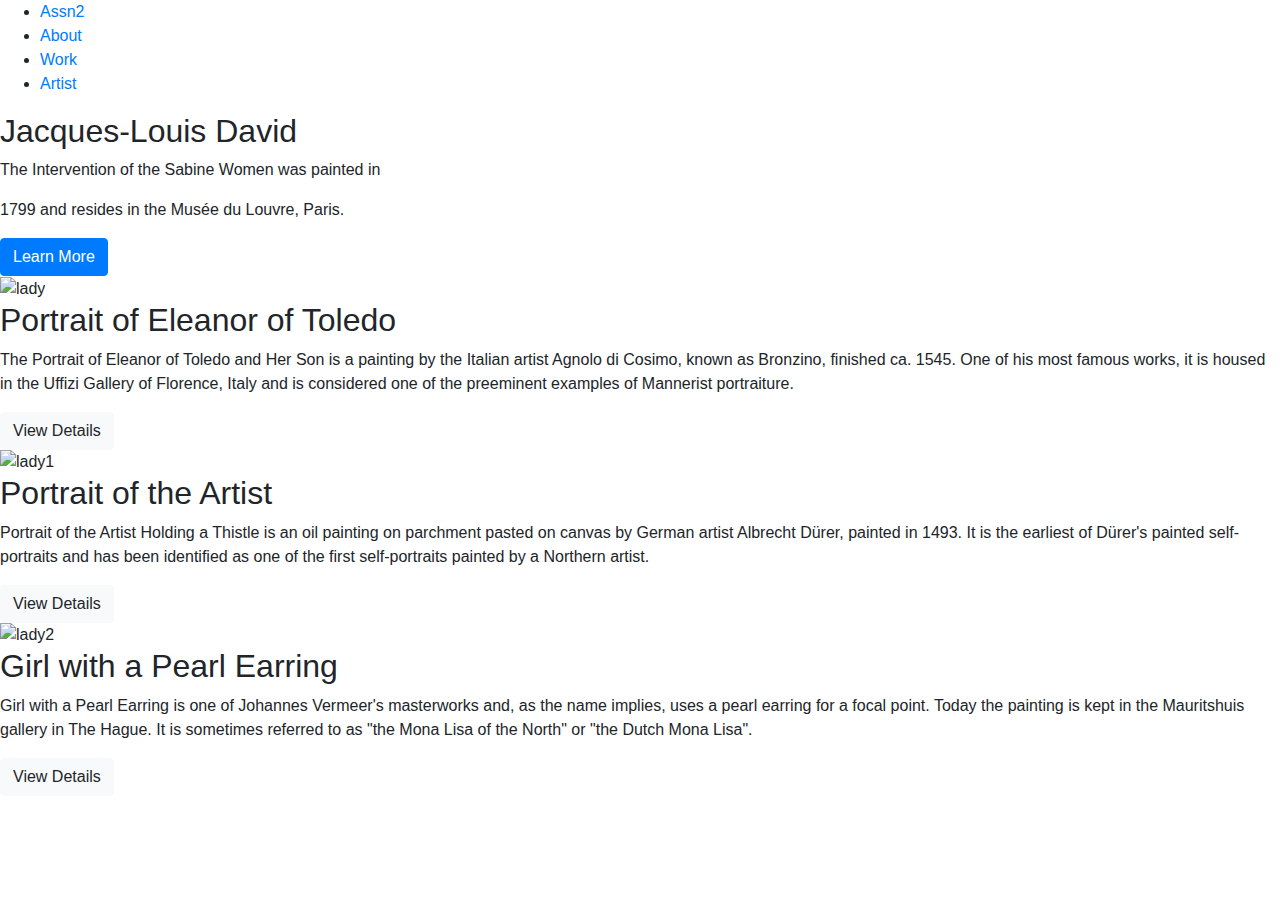
==== start/index.html @ 1aaa422a "Merge pull request #1 from dgarcia6043/assn_start" ====
<!DOCTYPE html>
<html>

<head>
  <title>Art Sales</title>
  <link rel="stylesheet" href="styles.css">
  <link rel="stylesheet" href="bootstrap-4.4.1-dist/css/bootstrap.min.css">
</head>

<body>
  <div id="home-container">
    <div class="r1">
      <div class="r1-inner">
        <nav class="home-main-nav">
          <ul>
            <li class="cursive">
              <a href="#">Assn2</a>
            </li>
            <li>
              <a href="#">About</a>
            </li>
            <li>
              <a href="#">Work</a>
            </li>
            <li>
              <a href="#">Artist</a>
            </li>
          </ul>
        </nav>
        <div class="gallery-description">
          <h2 class="cursive">Jacques-Louis David</h2>
          <p>The Intervention of the Sabine Women was painted in</p>
          <p>1799 and resides in the Musée du Louvre, Paris.</p>
          <button class="btn btn-primary">Learn More</button>
        </div>
      </div>
    </div>
    <div class="r2">
      <div>
        <img class="circle" src="img/thumbs/120010.jpg" alt="lady">
        <h2>Portrait of Eleanor of Toledo</h2>
        <p class="left-align">The Portrait of Eleanor of Toledo and Her Son is a painting by the Italian artist Agnolo
          di Cosimo, known as Bronzino, finished ca. 1545. One of his most famous works, it is housed in the Uffizi
          Gallery of Florence, Italy and is considered one of the preeminent examples of Mannerist portraiture.</p>
        <button class="btn btn-light">View Details</button>
      </div>
      <div>
        <img class="circle" src="img/thumbs/116010.jpg" alt="lady1">
        <h2>Portrait of the Artist</h2>
        <p class="left-align">Portrait of the Artist Holding a Thistle is an oil painting on parchment pasted on canvas
          by German artist Albrecht Dürer, painted in 1493. It is the earliest of Dürer's painted self-portraits and has
          been identified as one of the first self-portraits painted by a Northern artist.</p>
        <button class="btn btn-light">View Details</button>
      </div>
      <div>
        <img class="circle" src="img/thumbs/106020.jpg" alt="lady2">
        <h2>Girl with a Pearl Earring</h2>
        <p class="left-align">Girl with a Pearl Earring is one of Johannes Vermeer's masterworks and, as the name
          implies, uses a pearl earring for a focal point. Today the painting is kept in the Mauritshuis gallery in The
          Hague. It is sometimes referred to as "the Mona Lisa of the North" or "the Dutch Mona Lisa".</p>
        <button class="btn btn-light">View Details</button>
      </div>
    </div>
  </div>
  <!-- external scripts -->
  <script type="javascript" src="js/jquery-3.4.1.min.js"></script>
  <script type="javascript" src="bootstrap-4.4.1-dist/js/bootstrap.min.js"></script>
</body>

</html>
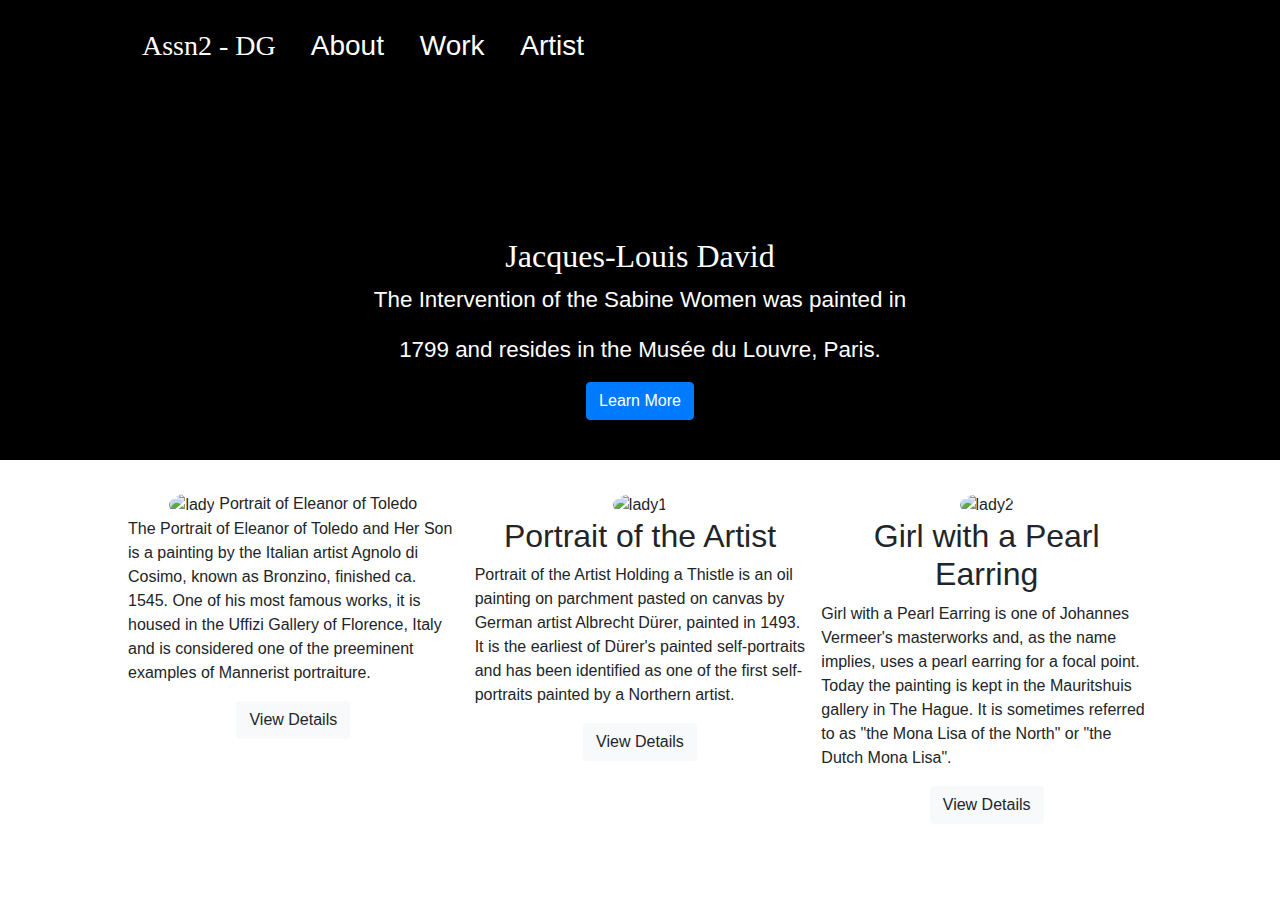
==== commit 18a49838: "finish about page" ====
--- a/start/index.html
+++ b/start/index.html
@@ -2,7 +2,7 @@
 <html>
 
 <head>
-  <title>Art Sales</title>
+  <title>Assignment 2 - DG</title>
   <link rel="stylesheet" href="styles.css">
   <link rel="stylesheet" href="bootstrap-4.4.1-dist/css/bootstrap.min.css">
 </head>
@@ -14,10 +14,10 @@
         <nav class="home-main-nav">
           <ul>
             <li class="cursive">
-              <a href="#">Assn2</a>
+              <a href="#">Assn2 - DG</a>
             </li>
             <li>
-              <a href="#">About</a>
+              <a href="about/about.html">About</a>
             </li>
             <li>
               <a href="#">Work</a>
@@ -28,9 +28,9 @@
           </ul>
         </nav>
         <div class="gallery-description">
-          <h2 class="cursive">Jacques-Louis David</h2>
-          <p>The Intervention of the Sabine Women was painted in</p>
-          <p>1799 and resides in the Musée du Louvre, Paris.</p>
+          <h2 class="cursive drop-shadow">Jacques-Louis David</h2>
+          <p class="drop-shadow">The Intervention of the Sabine Women was painted in</p>
+          <p class="drop-shadow">1799 and resides in the Musée du Louvre, Paris.</p>
           <button class="btn btn-primary">Learn More</button>
         </div>
       </div>
@@ -38,7 +38,7 @@
     <div class="r2">
       <div>
         <img class="circle" src="img/thumbs/120010.jpg" alt="lady">
-        <h2>Portrait of Eleanor of Toledo</h2>
+        <h2">Portrait of Eleanor of Toledo</h2>
         <p class="left-align">The Portrait of Eleanor of Toledo and Her Son is a painting by the Italian artist Agnolo
           di Cosimo, known as Bronzino, finished ca. 1545. One of his most famous works, it is housed in the Uffizi
           Gallery of Florence, Italy and is considered one of the preeminent examples of Mannerist portraiture.</p>
@@ -63,8 +63,8 @@
     </div>
   </div>
   <!-- external scripts -->
-  <script type="javascript" src="js/jquery-3.4.1.min.js"></script>
-  <script type="javascript" src="bootstrap-4.4.1-dist/js/bootstrap.min.js"></script>
+  <script type="text/javascript" src="js/jquery-3.4.1.min.js"></script>
+  <script type="text/javascript" src="bootstrap-4.4.1-dist/js/bootstrap.min.js"></script>
 </body>
 
 </html>--- a/start/styles.css
+++ b/start/styles.css
@@ -0,0 +1,94 @@
+* {
+    margin:0px;
+    padding: 0px;
+  
+  }
+  
+  html, body {
+    height: 100vh;
+    width: 100vw;
+  }
+  
+  /* home page css */
+  .cursive {
+    font-family: 'Cookie', cursive;
+  }
+  .circle {
+    border-radius: 50%;
+  }
+  .drop-shadow {
+    text-shadow: 1px 2px 3px #000;
+  }
+  #home-container {
+    height: 100%;
+    display: grid;
+    grid-template-rows: 1fr 1fr;
+  }
+  
+  .r1 {
+    background-color: black;
+    background-image: url('img/david.jpg');
+    background-repeat: no-repeat;
+    background-size: cover;
+    background-position: 50%;
+  }
+  
+  .r1-inner {
+    width: 80%;
+    height: 100%;
+    margin: 0px auto;  
+  }
+  .home-main-nav {
+    padding-top: 25px;
+  }
+  .home-main-nav > ul {
+    list-style-type: none;
+  }
+  .home-main-nav > ul > li {
+    display: inline;
+    font-size: 1.75em;
+    
+  }
+  .home-main-nav > ul > li > a {
+    color: #FFF;
+    text-decoration: none;
+    padding: 15px .5em;
+    text-shadow:2px 2px 3px #000;
+  }
+  .home-main-nav > ul > li:first-child {
+    font-family: 'Cookie', cursive;
+  }
+  .home-main-nav > ul > li:first-child a:hover  {
+    background-color: transparent;
+    color: #428bca;
+  }
+  .home-main-nav > ul > li > a:hover {
+    background-color: #FFF;
+    color: red;
+  }
+  .gallery-description {
+    padding-top: 15%;
+    padding-bottom: 40px;
+    text-align: center;
+    color: #FFF;
+    font-size: 1.4em;
+  }
+  
+  .r2 {
+    display: grid;
+    padding:2em 0ex;
+    grid-template-columns: 1fr 1fr 1fr;
+    grid-column-gap: 1em;
+    justify-items: center;
+    width: 80%;
+    margin: 0px auto;
+    height: 100%;
+  }
+  .r2 > div {
+    text-align: center;
+  }
+  .left-align {
+    text-align: left;
+  }
+  /* end home page css */
+  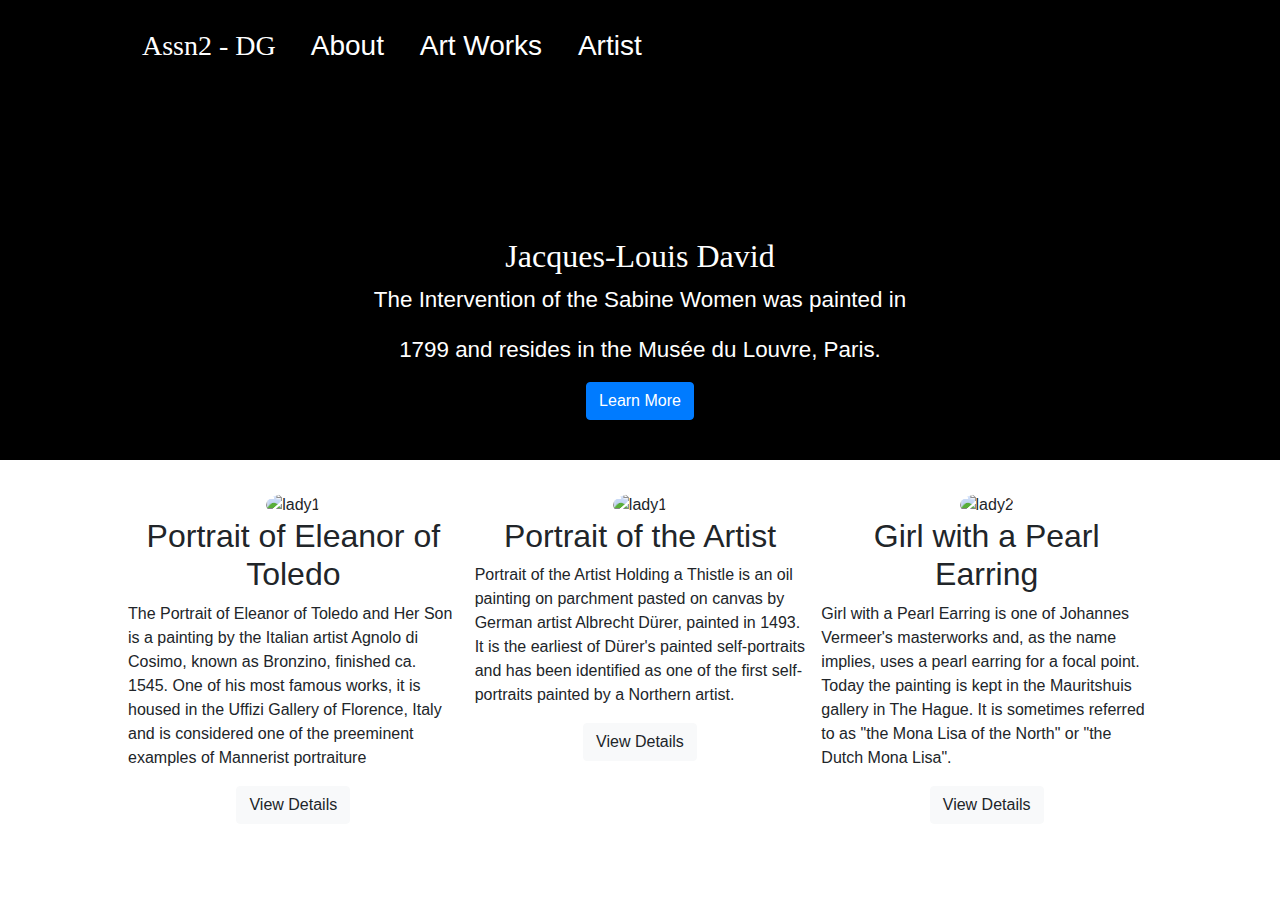
==== commit 5cf6937a: "finish artworks page, fix css issues" ====
--- a/start/index.html
+++ b/start/index.html
@@ -20,7 +20,7 @@
               <a href="about/about.html">About</a>
             </li>
             <li>
-              <a href="#">Work</a>
+              <a href="art-works/art-works.html">Art Works</a>
             </li>
             <li>
               <a href="#">Artist</a>
@@ -37,11 +37,11 @@
     </div>
     <div class="r2">
       <div>
-        <img class="circle" src="img/thumbs/120010.jpg" alt="lady">
-        <h2">Portrait of Eleanor of Toledo</h2>
+        <img class="circle" src="img/thumbs/120010.jpg" alt="lady1">
+        <h2>Portrait of Eleanor of Toledo</h2>
         <p class="left-align">The Portrait of Eleanor of Toledo and Her Son is a painting by the Italian artist Agnolo
           di Cosimo, known as Bronzino, finished ca. 1545. One of his most famous works, it is housed in the Uffizi
-          Gallery of Florence, Italy and is considered one of the preeminent examples of Mannerist portraiture.</p>
+          Gallery of Florence, Italy and is considered one of the preeminent examples of Mannerist portraiture</p>
         <button class="btn btn-light">View Details</button>
       </div>
       <div>
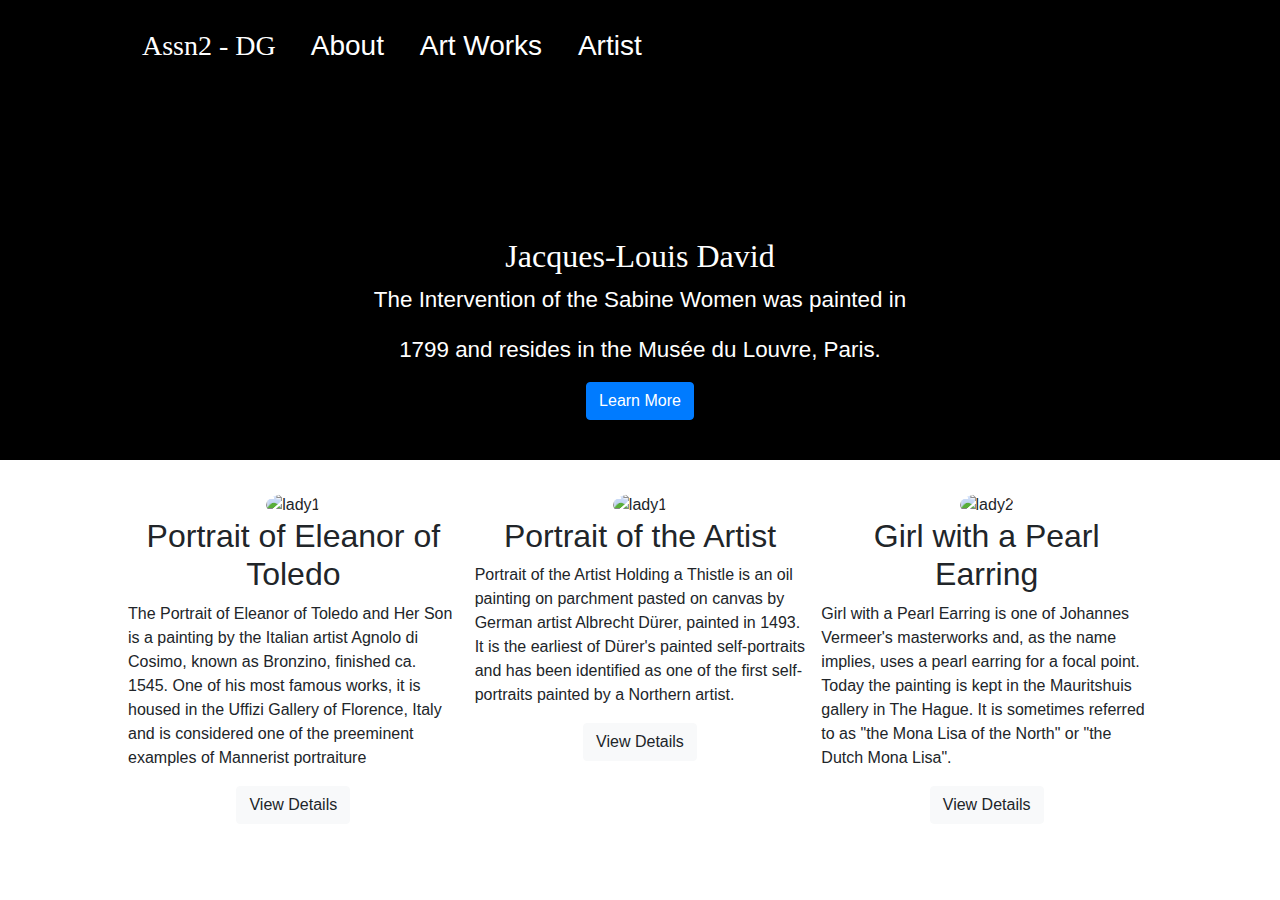
==== commit 39653c09: "finish artist page" ====
--- a/start/index.html
+++ b/start/index.html
@@ -14,7 +14,7 @@
         <nav class="home-main-nav">
           <ul>
             <li class="cursive">
-              <a href="#">Assn2 - DG</a>
+              <a href="index.html">Assn2 - DG</a>
             </li>
             <li>
               <a href="about/about.html">About</a>
@@ -23,7 +23,7 @@
               <a href="art-works/art-works.html">Art Works</a>
             </li>
             <li>
-              <a href="#">Artist</a>
+              <a href="artist/artist.html">Artist</a>
             </li>
           </ul>
         </nav>
